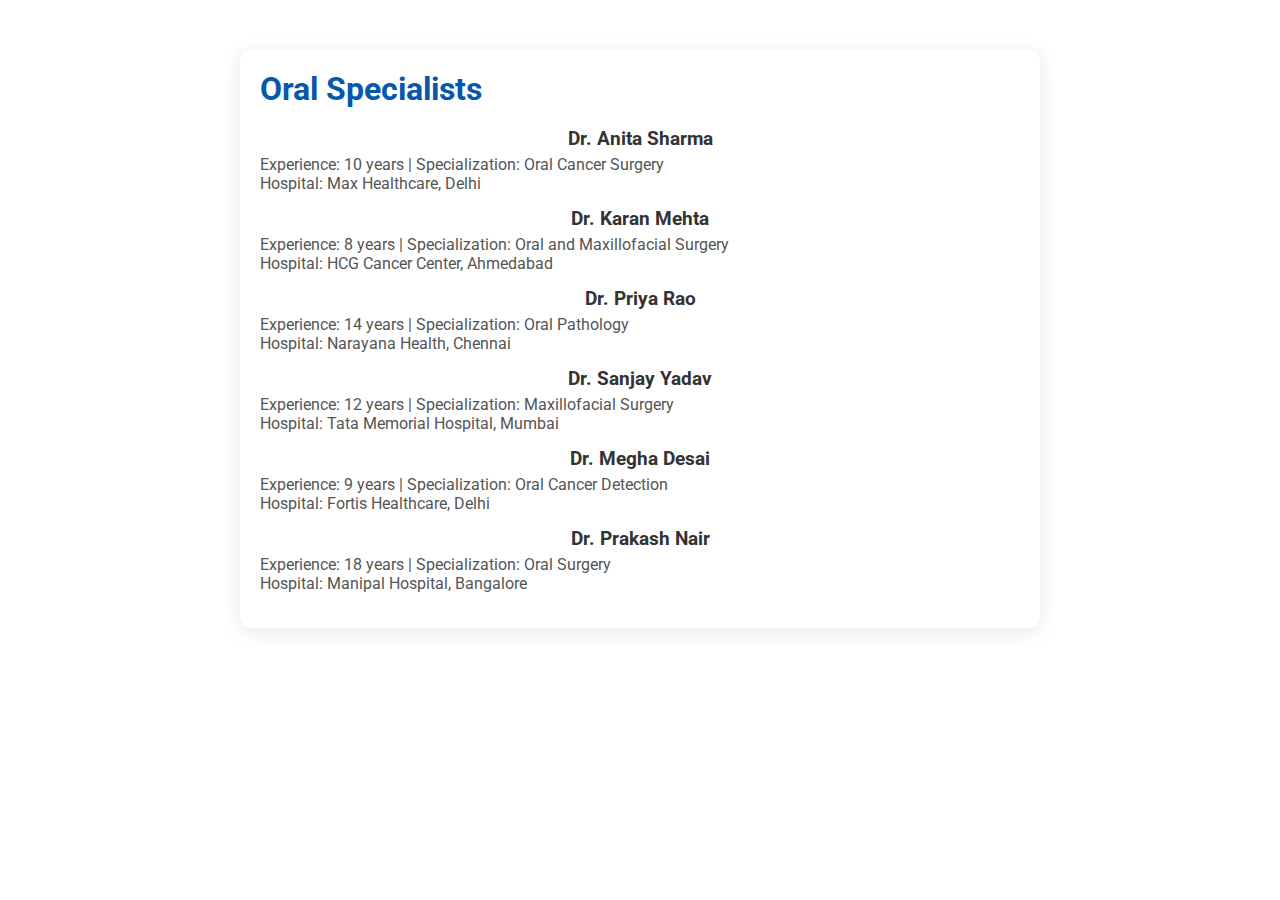
==== oral-specialists.html @ 0520a1c9 "Add files via upload" ====
<!DOCTYPE html>
<html lang="en">
<head>
    <meta charset="UTF-8">
    <meta name="viewport" content="width=device-width, initial-scale=1.0">
    <title>Consult Oral Specialists</title>
    <link rel="stylesheet" href="style.css">
    <style>
        .specialist-container {
            max-width: 800px;
            margin: 50px auto;
            padding: 20px;
            background-color: white;
            border-radius: 10px;
            box-shadow: 0 4px 20px rgba(0, 0, 0, 0.1);
        }

        .specialist-container h1 {
            color: #0757ac;
            margin-bottom: 20px;
        }

        .specialist {
            margin-bottom: 15px;
        }

        .specialist h3 {
            color: #333;
            margin-bottom: 5px;
        }

        .specialist p {
            margin: 0;
            color: #555;
        }
    </style>
</head>
<body>
    <div class="specialist-container">
        <h1>Oral Specialists</h1>
        <div class="specialist">
            <h3>Dr. Anita Sharma</h3>
            <p>Experience: 10 years | Specialization: Oral Cancer Surgery</p>
            <p>Hospital: Max Healthcare, Delhi</p>
        </div>
        <div class="specialist">
            <h3>Dr. Karan Mehta</h3>
            <p>Experience: 8 years | Specialization: Oral and Maxillofacial Surgery</p>
            <p>Hospital: HCG Cancer Center, Ahmedabad</p>
        </div>
        <div class="specialist">
            <h3>Dr. Priya Rao</h3>
            <p>Experience: 14 years | Specialization: Oral Pathology</p>
            <p>Hospital: Narayana Health, Chennai</p>
        </div>
        <!-- Add additional oral specialists here -->
        <!-- Example entry -->
        <div class="specialist">
            <h3>Dr. Sanjay Yadav</h3>
            <p>Experience: 12 years | Specialization: Maxillofacial Surgery</p>
            <p>Hospital: Tata Memorial Hospital, Mumbai</p>
        </div>
        <div class="specialist">
            <h3>Dr. Megha Desai</h3>
            <p>Experience: 9 years | Specialization: Oral Cancer Detection</p>
            <p>Hospital: Fortis Healthcare, Delhi</p>
        </div>
        <div class="specialist">
            <h3>Dr. Prakash Nair</h3>
            <p>Experience: 18 years | Specialization: Oral Surgery</p>
            <p>Hospital: Manipal Hospital, Bangalore</p>
        </div>
        <!-- Repeat similar entries for 20 oral specialists -->
    </div>
</body>
</html>
---- style.css ----
@import url('https://fonts.googleapis.com/css2?family=Roboto:wght@400;700&display=swap');
/* Global Styles */
* {
    margin: 0;
    padding: 0;
    box-sizing: border-box;
    font-family: 'Roboto', sans-serif;
}

.header {
    display: flex;
    align-items: center;
    padding: 10px;
}

.header-logo {
    height: 40px; /* Adjust height as needed */
    margin-right: 10px; /* Space between logo and title */
}

/* Navbar styles */
.navbar {
    display: flex;
    justify-content: space-between;
    align-items: center;
    padding: 0px 20px;
    background-color: #0757ac; /* Light blue for medical feel */
}

.logo img {
    height: 50px;
}

.navtxt ul {
    list-style: none;
    display: flex;
    gap: 20px;
}

.navtxt ul li a {
    text-decoration: none;
    color: white;
    font-weight: bold;
    padding: 8px 12px;
    border-radius: 5px;
    transition: background-color 0.3s ease;
}

.navtxt ul li a:hover {
    background-color: #0056b3; /* Darker blue on hover */
}

/* Responsive Menu Icon */
.menu-icon {
    display: none;
    flex-direction: column;
    cursor: pointer;
    gap: 5px;
}

.menu-icon .bar {
    width: 25px;
    height: 3px;
    background-color: white;
}

/* Mobile View */
@media (max-width: 768px) {
    .navtxt ul {
        display: none;
        flex-direction: column;
        background-color: #007bff;
        position: absolute;
        top: 70px;
        right: 0;
        width: 100%;
        text-align: center;
    }

    .navtxt.active ul {
        display: flex;
    }

    .menu-icon {
        display: flex;
        z-index: 1;
    }

    .navtxt ul li {
        padding: 15px 0;
    }

    .navbar {
        position: relative;
    }
}

/* Landing Image Section */
.Landing_img {
    background-image: url('Landing_Image.png'); /* Replace with your image */
    background-size: cover;
    background-position: center;
    background-attachment: fixed;
    width: 100%;
    height: 100vh; /* Full-screen height */
    position: relative;
    z-index: 0;
    display: flex;
    justify-content: center;
    align-items: center;
}


.Landing_img::before {
    content: "";
    position: absolute;
    top: 0;
    left: 0;
    height: 100%;
    width: 100%;
    background: rgba(255, 255, 255, 0.3); /* Slightly dark translucent overlay (30% opacity) */
    z-index: 1;
}

/* Content on top of background */
.Landing_img .content {
    position: relative;
    z-index: 3; /* Ensure it is above the background image */
    text-align: center;
    color: white;
    padding: 20px;
    height: 100%;
    width: 100%; /* Make it stretch to fill the Landing_img */
    display: flex;
    flex-direction: column; /* Allows stacking of child elements */
    justify-content: center; /* Center content vertically */
    align-items: center; /* Center content horizontally */
    
}

.tagline {
    font-family: Georgia, 'Times New Roman', Times, serif;
    font-weight: 500;
    font-size: 70px;
    color: white; /* Change to your desired color */
    text-align: left; /* Align text to the left */
    padding: 40px 30px; /* 0 padding above and below, 30px on left and right */
    margin: 0; /* Remove margin to avoid extra space */
    text-shadow: 1px 1px 5px rgba(0, 0, 0, 0.7); /* Optional shadow for better readability */
    position: absolute; /* Position it relative to the parent */
    top: 0; /* Align to the top */
    left: 0; /* Align to the left */
}

/* Centered Image Upload Form */
.image-upload {
    display: flex;
    justify-content: center;
    align-items: center;
    margin-top: 20px;
    position: relative; /* Add this */
    z-index: 10; /* Ensure it's above the background image */
}

.file-upload-label {
    position: relative;
    display: inline-block;
    padding: 10px;
    border: 2px solid #007bff;
    border-radius: 20px;
    background-color: white;
    cursor: pointer;
    width: 250px; /* Match input width */
    transition: border-color 0.3s ease;
    width: 100%; /* Adjust based on your layout */
    white-space: nowrap;
    overflow: hidden;
    text-overflow: ellipsis;
    box-sizing: border-box;
}

/* Adjust the file upload label and dropdown */
.file-upload-label,
#modelType {
    z-index: 10; /* Ensure these are above the background */
}


/* Change border color on hover */
.file-upload-label:hover {
    border-color: #1abe15; /* Change border color on hover */
}

.file-upload-label input[type="file"] {
    display: none; /* Hide the default file input */
}

.file-upload-label .placeholder {
    color: #afafaf; /* Light gray color */
    font-size: 1em;
    transition: color 0.3s;
    top: 50%; /* Center vertically */
    left: 10px; /* Add some left padding */
    transform: translateY(-50%);
}

/* Change placeholder color when file is chosen */
#patientImage:focus + .placeholder,
#patientImage:not(:placeholder-shown) + .placeholder {
    color: rgb(0, 0, 0); /* Change color to black when focused or file chosen */
}

/* Button Styles */
.image-upload button {
    margin-left: 10px;
    padding: 10px 20px;
    background-color: #007bff; /* Blue button */
    color: white;
    border: none;
    border-radius: 20px;
    cursor: pointer;
    font-size: 1em;
    transition: background-color 0.3s ease-in-out;
}


.image-upload button:hover {
    background-color: #1abe15; /* Darker blue on hover */
}

/* Footer Styles */
.footer {
    background-color: #0757ac; /* Same as navbar color for consistency */
    color: white;
    padding: 40px 0;
    position: relative;
    bottom: 0;
    width: 100%;
}

.footer-content {
    display: flex;
    justify-content: space-around;
    align-items: flex-start;
    padding: 0 20px;
    flex-wrap: wrap;
}

.footer-section {
    flex: 1;
    margin: 20px;
    min-width: 250px; /* Ensure it doesn’t collapse on smaller screens */
}

.footer-section h2 {
    font-size: 20px;
    margin-bottom: 15px;
    border-bottom: 2px solid #1abe15; /* Green underline for section headings */
    padding-bottom: 10px;
}

.footer-section p {
    line-height: 1.6;
    font-size: 16px;
}

.footer-section ul {
    list-style: none;
    padding: 0;
}

.footer-section ul li {
    margin: 10px 0;
}

.footer-section ul li a {
    text-decoration: none;
    color: white;
    font-size: 16px;
    transition: color 0.3s ease;
}

.footer-section ul li a:hover {
    color: #1abe15; /* Green hover effect */
}

.footer-bottom {
    text-align: center;
    padding: 20px;
    background-color: #0056b3; /* Slightly darker shade for bottom bar */
    margin-top: 40px;
}

.footer-bottom p {
    margin: 0;
    font-size: 14px;
    color: white;
}


/* About Section Styles */
.about-section {
    padding: 40px 20px;
    text-align: center;
}

.about-section h1 {
    font-size: 2.5em;
    color: #0757ac; /* Use consistent color */
    margin-bottom: 20px;
}

.about-section p {
    font-size: 1.2em;
    color: #333;
    line-height: 1.6;
}

/* Form Styles */
form {
    display: flex;
    flex-direction: column;
    gap: 10px;
}


/* Modal styles */
.modal {
    display: none; /* Hidden by default */
    position: fixed; /* Stay in place */
    z-index: 1000; /* Sit on top */
    left: 0;
    top: 0;
    width: 100%; /* Full width */
    height: 100%; /* Full height */
    overflow: auto; /* Enable scroll if needed */
    background-color: rgba(0, 0, 0, 0.7); /* Dark background with opacity */
}

.modal-content {
    background-color: #ffffff; /* White background */
    margin: 15% auto; /* Centered */
    padding: 30px; /* More padding */
    border-radius: 10px; /* Rounded corners */
    width: 400px; /* Increased width */
    box-shadow: 0 4px 20px rgba(0, 0, 0, 0.2); /* Deeper shadow */
    animation: slide-in 0.3s ease; /* Animation */
}

@keyframes slide-in {
    from {
        opacity: 0;
        transform: translateY(-20px);
    }
    to {
        opacity: 1;
        transform: translateY(0);
    }
}

.close {
    color: #aaa;
    float: right;
    font-size: 28px;
    font-weight: bold;
}

.close:hover,
.close:focus {
    color: #000;
    text-decoration: none;
    cursor: pointer;
}

h2 {
    text-align: center;
    margin-bottom: 10px;
    color: #4CAF50; /* Green color for heading */
}

h3 {
    text-align: center;
    margin-bottom: 20px;
    color: #555; /* Darker grey for subheading */
}

form {
    display: flex;
    flex-direction: column;
}

input[type="text"],
input[type="email"],
input[type="password"] {
    padding: 12px;
    margin: 10px 0;
    border: 2px solid #4CAF50; /* Green border */
    border-radius: 5px;
    transition: border-color 0.3s; /* Smooth transition */
}

input[type="text"]:focus,
input[type="email"]:focus,
input[type="password"]:focus {
    border-color: #388E3C; /* Darker green on focus */
    outline: none; /* Remove outline */
}

button {
    padding: 12px;
    background-color: #4CAF50; /* Green */
    color: white;
    border: none;
    border-radius: 5px;
    cursor: pointer;
    font-size: 16px;
    transition: background-color 0.3s; /* Smooth transition */
}

button:hover {
    background-color: #388E3C; /* Darker green on hover */
}

#status,
#signinStatus {
    text-align: center;
    margin-top: 10px;
    color: #d9534f; /* Red color for error messages */
}




/* Responsive Footer Adjustments */
@media (max-width: 768px) {
    .footer-content {
        flex-direction: row;
        text-align: center;
    }

    .footer-section {
        margin-bottom: 20px;
    }
}


/* Responsive Adjustments */
@media (max-width: 768px) {
    .content h1 {
        font-size: 2em;
    }

    .content p {
        font-size: 1.2em;
    }

    .image-upload input[type="file"], .image-upload button {
        font-size: 0.9em;
    }
}

.custom-dropdown {
    padding: 10px 20px;
    background-color: #007bff; /* Matching submit button's background */
    color: white; /* White text to match button */
    border: none;
    border-radius: 25px;
    cursor: pointer;
    font-size: 16px;
    transition: background-color 0.3s; /* Smooth transition */
    margin-left: 10px;
    width: auto;
    min-width: 130px;
    max-width: 250px;
    appearance: none; /* Remove default styling */
    font-family: 'Roboto', sans-serif;
}

.custom-dropdown:hover {
    background-color: #1abe15; /* Darker green on hover, matching button hover */
}



.custom-dropdown option {
    background-color: white;
    color: #333;
}



/* Prediction result div styles */
#prediction-result {
    position: fixed; /* Fixed position so it stays at the top even when scrolling */
    top: 20px; /* Adjust top position */
    left: 50%; /* Center it horizontally */
    transform: translateX(-50%); /* Offset to ensure perfect centering */
    background-color: rgba(0, 0, 0, 0.8); /* Dark background with some transparency */
    color: white; /* Text color */
    padding: 20px; /* Space inside the div */
    border-radius: 10px; /* Rounded corners */
    z-index: 9999; /* Make sure it's on top of other elements */
    font-size: 18px; /* Text size */
    box-shadow: 0 4px 8px rgba(0, 0, 0, 0.3); /* Shadow effect for better visibility */
    display: none; /* Initially hidden, will be shown dynamically */
}



/* For mobile responsiveness, you can adjust it accordingly */
@media (max-width: 768px) {
    #prediction-result {
        top: 10px; /* Adjust the top space for smaller screens */
        padding: 15px; /* Reduce padding on smaller screens */
    }
}

/* Landing Page Overlay */
.landing-overlay {
    position: fixed;
    top: 0;
    left: 0;
    width: 100%;
    height: 100%;
    background: rgba(194, 190, 190, 0.8); /* Dark translucent overlay */
    display: flex;
    justify-content: center;
    align-items: center;
    z-index: 10000; /* On top of all elements */
    color: rgb(13, 44, 73);
    text-align: center;
}

.landing-content h1 {
    font-size: 70px;
    font-family: Georgia, 'Times New Roman', Times, serif;
    font-weight: 500;
    margin-bottom: 10px;
}

.landing-content p {
    font-size: 1rem;
    margin-bottom: 30px;
}

.landing-content .btn {
    padding: 15px 30px;
    font-size: 1rem;
    margin: 10px;
    border: none;
    border-radius: 5px;
    cursor: pointer;
    color: white;
    background-color: #007bff;
    transition: background-color 0.3s ease;
}

.landing-content .btn:hover {
    background-color: #0056b3;
}

/* Blur effect for main content */
body.blur-active .Landing_img,
body.blur-active .navbar,
body.blur-active footer {
    filter: blur(8px);
    pointer-events: none;
}

/* Prevent scrolling on body when landing page is active */
body.no-scroll {
    overflow: hidden;
}
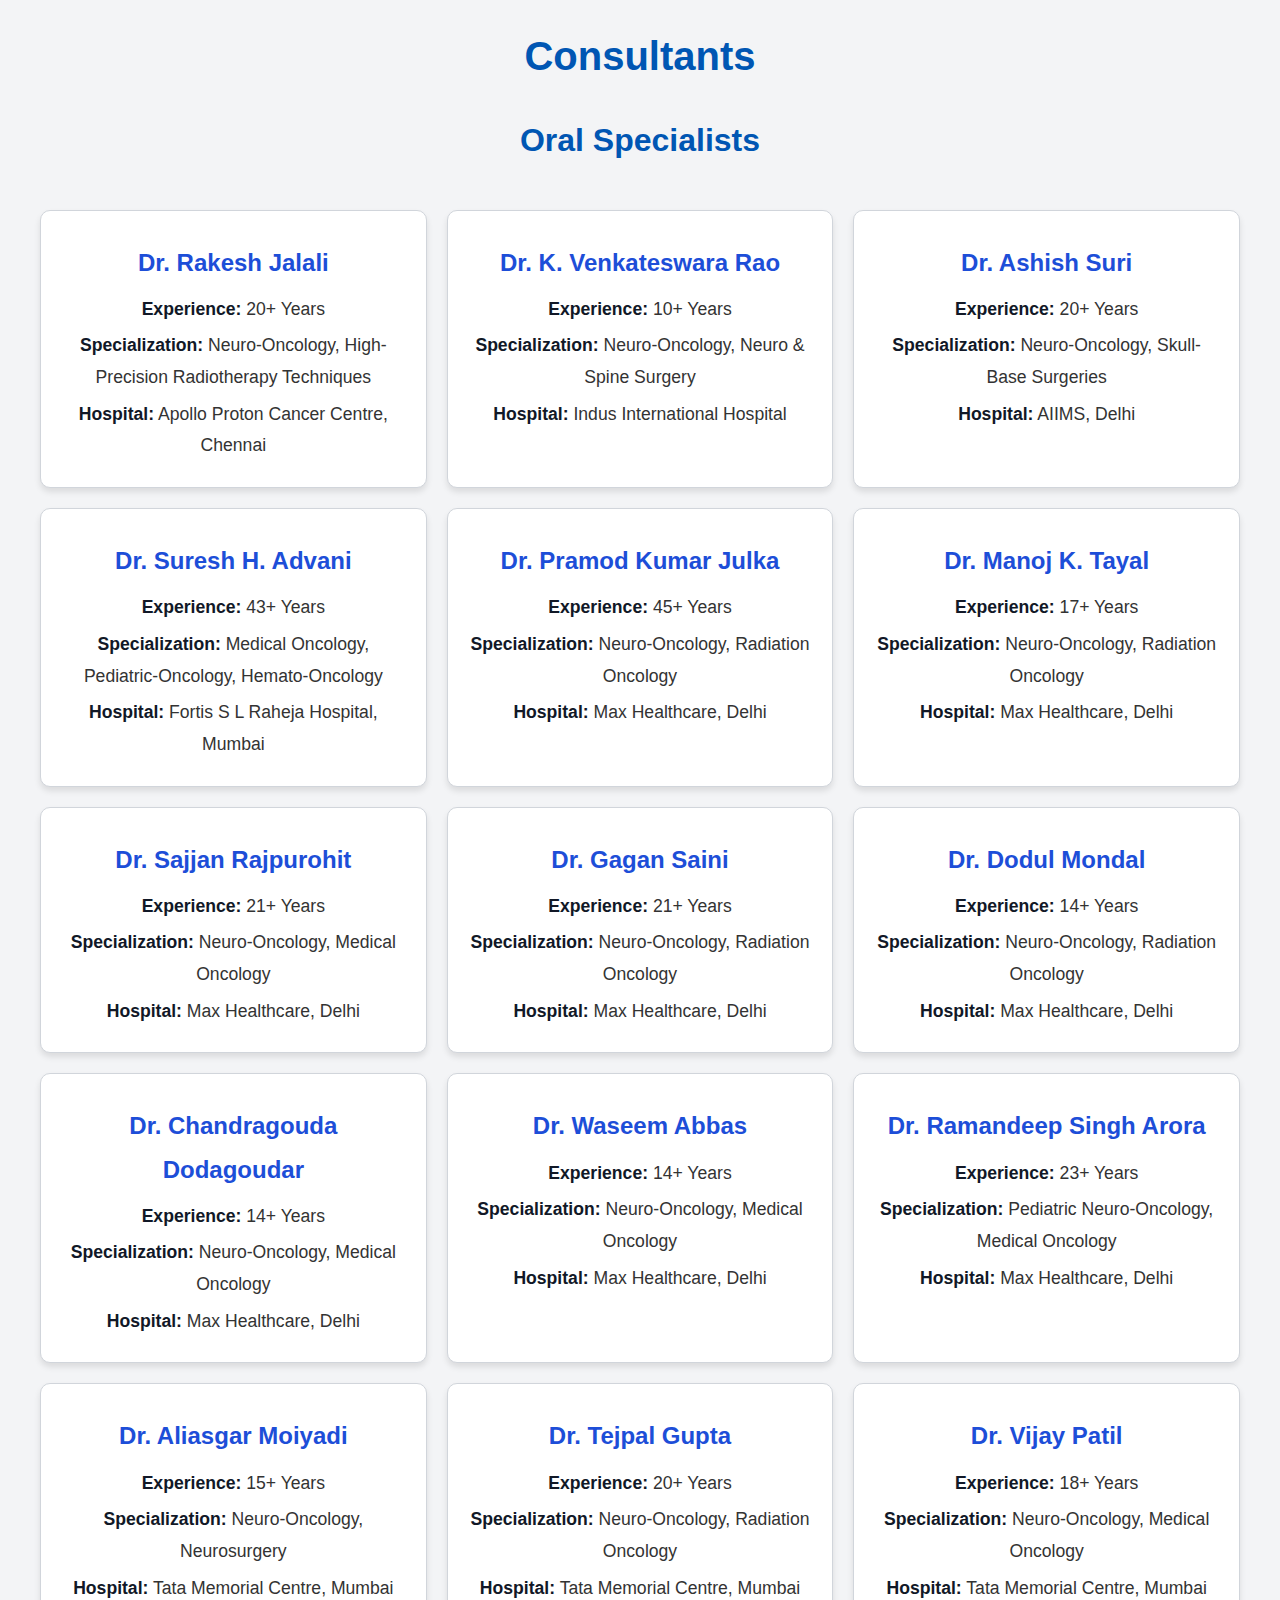
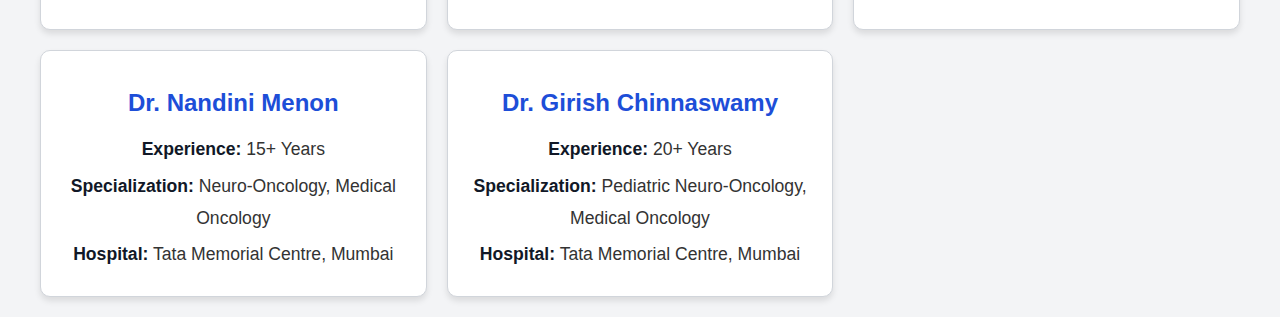
==== commit 86daf4f3: "Add files via upload" ====
--- a/oral-specialists.html
+++ b/oral-specialists.html
@@ -1,76 +1,205 @@
 <!DOCTYPE html>
 <html lang="en">
+
 <head>
     <meta charset="UTF-8">
     <meta name="viewport" content="width=device-width, initial-scale=1.0">
-    <title>Consult Oral Specialists</title>
-    <link rel="stylesheet" href="style.css">
+    <title>Consultants</title>
     <style>
-        .specialist-container {
-            max-width: 800px;
-            margin: 50px auto;
+        body {
+            font-family: 'Roboto', Arial, sans-serif;
+            line-height: 1.8;
+            margin: 0;
+            padding: 0;
+            background: #f3f4f6;
+            /* Light grey background */
+            color: #333;
+            /* Dark grey text */
+        }
+
+        h1,
+        h2 {
+            text-align: center;
+            color: #0056b3;
+            /* Blue header text */
+            margin: 20px 0;
+        }
+
+        h1 {
+            font-size: 2.5em;
+        }
+
+        h2 {
+            font-size: 2em;
+        }
+
+        .container {
+            display: grid;
+            grid-template-columns: repeat(auto-fit, minmax(300px, 1fr));
+            /* Responsive grid */
+            gap: 20px;
+            /* Space between tiles */
             padding: 20px;
-            background-color: white;
+            max-width: 1200px;
+            margin: 0 auto;
+            /* Center the grid */
+        }
+
+        .doctor {
+            background: #ffffff;
+            /* White card background */
+            border: 1px solid #d1d5db;
+            /* Light grey border */
             border-radius: 10px;
-            box-shadow: 0 4px 20px rgba(0, 0, 0, 0.1);
-        }
-
-        .specialist-container h1 {
-            color: #0757ac;
-            margin-bottom: 20px;
-        }
-
-        .specialist {
-            margin-bottom: 15px;
-        }
-
-        .specialist h3 {
-            color: #333;
-            margin-bottom: 5px;
-        }
-
-        .specialist p {
-            margin: 0;
-            color: #555;
+            padding: 20px;
+            box-shadow: 0 4px 6px rgba(0, 0, 0, 0.1);
+            transition: transform 0.3s ease, box-shadow 0.3s ease;
+            text-align: center;
+            /* Center content */
+        }
+
+        .doctor:hover {
+            transform: translateY(-5px);
+            box-shadow: 0 6px 12px rgba(0, 0, 0, 0.15);
+        }
+
+        .doctor h3 {
+            margin: 10px 0;
+            color: #1d4ed8;
+            /* Darker blue for titles */
+            font-size: 1.5em;
+        }
+
+        .doctor p {
+            margin: 5px 0;
+            font-size: 1.1em;
+        }
+
+        .doctor strong {
+            color: #111827;
+            /* Slightly darker text for emphasis */
+        }
+
+        @media screen and (max-width: 768px) {
+            .doctor h3 {
+                font-size: 1.3em;
+            }
+
+            .doctor p {
+                font-size: 1em;
+            }
         }
     </style>
+
 </head>
+
 <body>
-    <div class="specialist-container">
-        <h1>Oral Specialists</h1>
-        <div class="specialist">
-            <h3>Dr. Anita Sharma</h3>
-            <p>Experience: 10 years | Specialization: Oral Cancer Surgery</p>
-            <p>Hospital: Max Healthcare, Delhi</p>
-        </div>
-        <div class="specialist">
-            <h3>Dr. Karan Mehta</h3>
-            <p>Experience: 8 years | Specialization: Oral and Maxillofacial Surgery</p>
-            <p>Hospital: HCG Cancer Center, Ahmedabad</p>
-        </div>
-        <div class="specialist">
-            <h3>Dr. Priya Rao</h3>
-            <p>Experience: 14 years | Specialization: Oral Pathology</p>
-            <p>Hospital: Narayana Health, Chennai</p>
-        </div>
-        <!-- Add additional oral specialists here -->
-        <!-- Example entry -->
-        <div class="specialist">
-            <h3>Dr. Sanjay Yadav</h3>
-            <p>Experience: 12 years | Specialization: Maxillofacial Surgery</p>
-            <p>Hospital: Tata Memorial Hospital, Mumbai</p>
-        </div>
-        <div class="specialist">
-            <h3>Dr. Megha Desai</h3>
-            <p>Experience: 9 years | Specialization: Oral Cancer Detection</p>
-            <p>Hospital: Fortis Healthcare, Delhi</p>
-        </div>
-        <div class="specialist">
-            <h3>Dr. Prakash Nair</h3>
-            <p>Experience: 18 years | Specialization: Oral Surgery</p>
-            <p>Hospital: Manipal Hospital, Bangalore</p>
-        </div>
-        <!-- Repeat similar entries for 20 oral specialists -->
+    <h1>Consultants</h1>
+    <h2>Oral Specialists</h2>
+    <div class="container">
+        <div class="doctor">
+            <h3>Dr. Rakesh Jalali</h3>
+            <p><strong>Experience:</strong> 20+ Years</p>
+            <p><strong>Specialization:</strong> Neuro-Oncology, High-Precision Radiotherapy Techniques</p>
+            <p><strong>Hospital:</strong> Apollo Proton Cancer Centre, Chennai</p>
+        </div>
+        <div class="doctor">
+            <h3>Dr. K. Venkateswara Rao</h3>
+            <p><strong>Experience:</strong> 10+ Years</p>
+            <p><strong>Specialization:</strong> Neuro-Oncology, Neuro & Spine Surgery</p>
+            <p><strong>Hospital:</strong> Indus International Hospital</p>
+        </div>
+        <div class="doctor">
+            <h3>Dr. Ashish Suri</h3>
+            <p><strong>Experience:</strong> 20+ Years</p>
+            <p><strong>Specialization:</strong> Neuro-Oncology, Skull-Base Surgeries</p>
+            <p><strong>Hospital:</strong> AIIMS, Delhi</p>
+        </div>
+        <div class="doctor">
+            <h3>Dr. Suresh H. Advani</h3>
+            <p><strong>Experience:</strong> 43+ Years</p>
+            <p><strong>Specialization:</strong> Medical Oncology, Pediatric-Oncology, Hemato-Oncology</p>
+            <p><strong>Hospital:</strong> Fortis S L Raheja Hospital, Mumbai</p>
+        </div>
+        <div class="doctor">
+            <h3>Dr. Pramod Kumar Julka</h3>
+            <p><strong>Experience:</strong> 45+ Years</p>
+            <p><strong>Specialization:</strong> Neuro-Oncology, Radiation Oncology</p>
+            <p><strong>Hospital:</strong> Max Healthcare, Delhi</p>
+        </div>
+        <div class="doctor">
+            <h3>Dr. Manoj K. Tayal</h3>
+            <p><strong>Experience:</strong> 17+ Years</p>
+            <p><strong>Specialization:</strong> Neuro-Oncology, Radiation Oncology</p>
+            <p><strong>Hospital:</strong> Max Healthcare, Delhi</p>
+        </div>
+        <div class="doctor">
+            <h3>Dr. Sajjan Rajpurohit</h3>
+            <p><strong>Experience:</strong> 21+ Years</p>
+            <p><strong>Specialization:</strong> Neuro-Oncology, Medical Oncology</p>
+            <p><strong>Hospital:</strong> Max Healthcare, Delhi</p>
+        </div>
+        <div class="doctor">
+            <h3>Dr. Gagan Saini</h3>
+            <p><strong>Experience:</strong> 21+ Years</p>
+            <p><strong>Specialization:</strong> Neuro-Oncology, Radiation Oncology</p>
+            <p><strong>Hospital:</strong> Max Healthcare, Delhi</p>
+        </div>
+        <div class="doctor">
+            <h3>Dr. Dodul Mondal</h3>
+            <p><strong>Experience:</strong> 14+ Years</p>
+            <p><strong>Specialization:</strong> Neuro-Oncology, Radiation Oncology</p>
+            <p><strong>Hospital:</strong> Max Healthcare, Delhi</p>
+        </div>
+        <div class="doctor">
+            <h3>Dr. Chandragouda Dodagoudar</h3>
+            <p><strong>Experience:</strong> 14+ Years</p>
+            <p><strong>Specialization:</strong> Neuro-Oncology, Medical Oncology</p>
+            <p><strong>Hospital:</strong> Max Healthcare, Delhi</p>
+        </div>
+        <div class="doctor">
+            <h3>Dr. Waseem Abbas</h3>
+            <p><strong>Experience:</strong> 14+ Years</p>
+            <p><strong>Specialization:</strong> Neuro-Oncology, Medical Oncology</p>
+            <p><strong>Hospital:</strong> Max Healthcare, Delhi</p>
+        </div>
+        <div class="doctor">
+            <h3>Dr. Ramandeep Singh Arora</h3>
+            <p><strong>Experience:</strong> 23+ Years</p>
+            <p><strong>Specialization:</strong> Pediatric Neuro-Oncology, Medical Oncology</p>
+            <p><strong>Hospital:</strong> Max Healthcare, Delhi</p>
+        </div>
+        <div class="doctor">
+            <h3>Dr. Aliasgar Moiyadi</h3>
+            <p><strong>Experience:</strong> 15+ Years</p>
+            <p><strong>Specialization:</strong> Neuro-Oncology, Neurosurgery</p>
+            <p><strong>Hospital:</strong> Tata Memorial Centre, Mumbai</p>
+        </div>
+        <div class="doctor">
+            <h3>Dr. Tejpal Gupta</h3>
+            <p><strong>Experience:</strong> 20+ Years</p>
+            <p><strong>Specialization:</strong> Neuro-Oncology, Radiation Oncology</p>
+            <p><strong>Hospital:</strong> Tata Memorial Centre, Mumbai</p>
+        </div>
+        <div class="doctor">
+            <h3>Dr. Vijay Patil</h3>
+            <p><strong>Experience:</strong> 18+ Years</p>
+            <p><strong>Specialization:</strong> Neuro-Oncology, Medical Oncology</p>
+            <p><strong>Hospital:</strong> Tata Memorial Centre, Mumbai</p>
+        </div>
+        <div class="doctor">
+            <h3>Dr. Nandini Menon</h3>
+            <p><strong>Experience:</strong> 15+ Years</p>
+            <p><strong>Specialization:</strong> Neuro-Oncology, Medical Oncology</p>
+            <p><strong>Hospital:</strong> Tata Memorial Centre, Mumbai</p>
+        </div>
+        <div class="doctor">
+            <h3>Dr. Girish Chinnaswamy</h3>
+            <p><strong>Experience:</strong> 20+ Years</p>
+            <p><strong>Specialization:</strong> Pediatric Neuro-Oncology, Medical Oncology</p>
+            <p><strong>Hospital:</strong> Tata Memorial Centre, Mumbai</p>
+        </div>
     </div>
 </body>
-</html>
+
+</html>